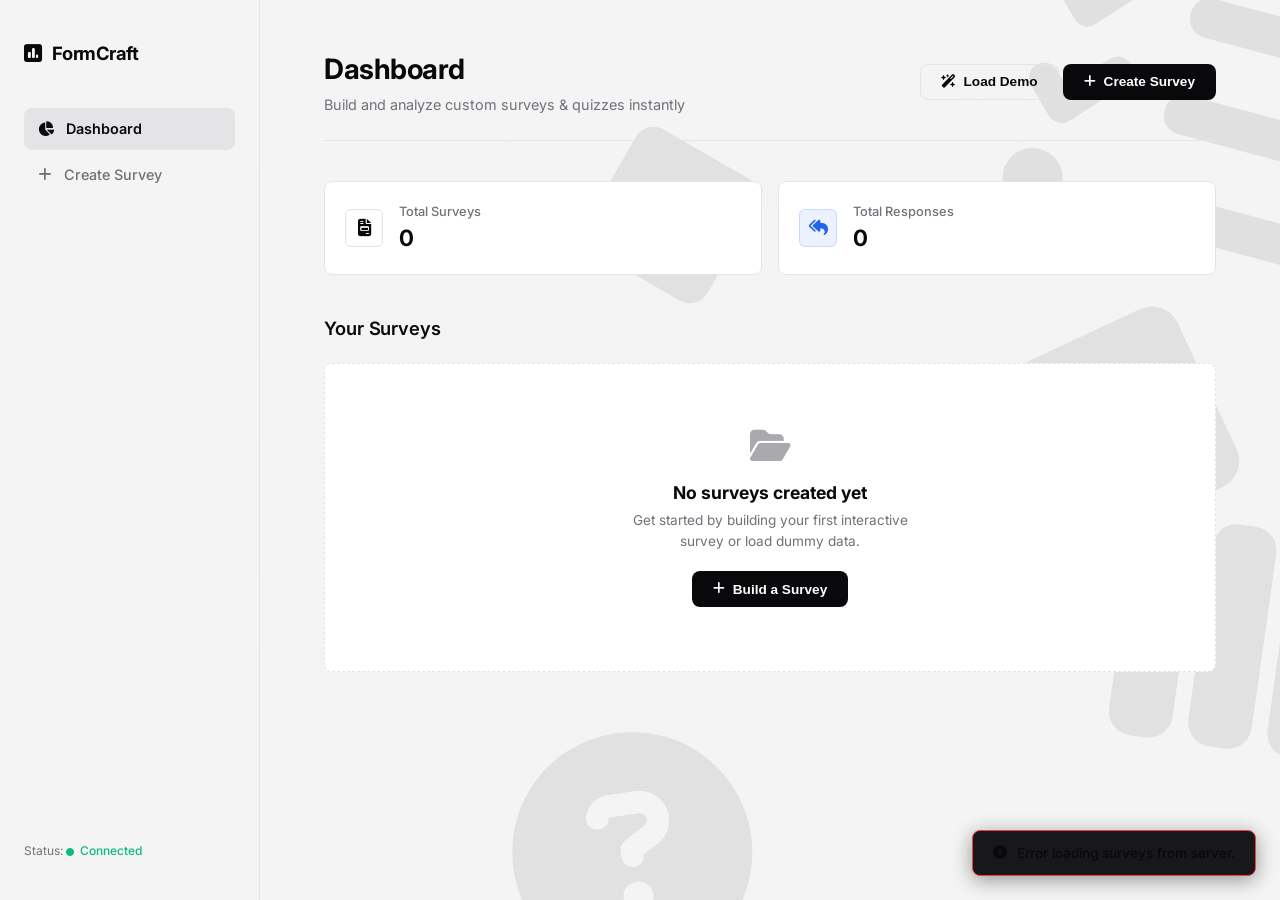
==== src/main/resources/static/index.html @ 526c34bd "Initialize Dynamic Survey & Quiz Builder - FormCraft" ====
<!DOCTYPE html>
<html lang="en">
<head>
    <meta charset="UTF-8">
    <meta name="viewport" content="width=device-width, initial-scale=1.0">
    <title>FormCraft | Dynamic Survey & Quiz Builder</title>
    <!-- Google Fonts for Modern Typography -->
    <link rel="preconnect" href="https://fonts.googleapis.com">
    <link rel="preconnect" href="https://fonts.gstatic.com" crossorigin>
    <link href="https://fonts.googleapis.com/css2?family=Plus+Jakarta+Sans:wght@300;400;500;600;700;800&display=swap" rel="stylesheet">
    <!-- FontAwesome for Premium Icons -->
    <link rel="stylesheet" href="https://cdnjs.cloudflare.com/ajax/libs/font-awesome/6.4.0/css/all.min.css">
    <link rel="stylesheet" href="style.css?v=2">
</head>
<body>
    <div class="glow-bg"></div>
    <div class="bg-decorations">
        <i class="fa-solid fa-list-check decor-item decor-item-1"></i>
        <i class="fa-solid fa-file-lines decor-item decor-item-2"></i>
        <i class="fa-solid fa-square-poll-horizontal decor-item decor-item-3"></i>
        <i class="fa-solid fa-chart-simple decor-item decor-item-4"></i>
        <i class="fa-solid fa-folder-open decor-item decor-item-5"></i>
        <i class="fa-solid fa-pen-to-square decor-item decor-item-6"></i>
        <i class="fa-solid fa-circle-question decor-item decor-item-7"></i>
        <i class="fa-solid fa-square-check decor-item decor-item-8"></i>
    </div>
    <div class="app-container">
        
        <!-- Sidebar Navigation -->
        <aside class="sidebar">
            <div class="logo">
                <i class="fa-solid fa-square-poll-vertical logo-icon"></i>
                <span class="logo-text">FormCraft</span>
            </div>
            <nav class="nav-links">
                <a href="index.html" class="active"><i class="fa-solid fa-chart-pie"></i> Dashboard</a>
                <a href="#" id="sidebar-new-btn"><i class="fa-solid fa-plus"></i> Create Survey</a>
            </nav>
            <div class="sidebar-footer">
                <p>Status: <span class="status-online"><i class="fa-solid fa-circle"></i> Connected</span></p>
            </div>
        </aside>

        <!-- Main Content Area -->
        <main class="main-content">
            
            <!-- Topbar -->
            <header class="topbar">
                <div class="welcome-text">
                    <h1>Dashboard</h1>
                    <p>Build and analyze custom surveys & quizzes instantly</p>
                </div>
                <div class="action-buttons">
                    <button class="btn btn-secondary" id="load-demo-btn"><i class="fa-solid fa-wand-magic-sparkles"></i> Load Demo</button>
                    <button class="btn btn-primary" id="new-survey-btn"><i class="fa-solid fa-plus"></i> Create Survey</button>
                </div>
            </header>

            <!-- Dashboard View -->
            <section id="dashboard-view" class="view-panel">
                <div class="stats-grid">
                    <div class="stat-card">
                        <div class="stat-icon purple"><i class="fa-solid fa-file-invoice"></i></div>
                        <div class="stat-info">
                            <span class="stat-label">Total Surveys</span>
                            <span class="stat-value" id="stat-surveys-count">0</span>
                        </div>
                    </div>
                    <div class="stat-card">
                        <div class="stat-icon blue"><i class="fa-solid fa-reply-all"></i></div>
                        <div class="stat-info">
                            <span class="stat-label">Total Responses</span>
                            <span class="stat-value" id="stat-responses-count">0</span>
                        </div>
                    </div>
                </div>

                <div class="section-header">
                    <h2>Your Surveys</h2>
                </div>
                
                <!-- Surveys Grid -->
                <div class="surveys-grid" id="surveys-list">
                    <!-- Dynamic surveys will be loaded here -->
                    <div class="empty-state" id="empty-state">
                        <i class="fa-solid fa-folder-open empty-icon"></i>
                        <h3>No surveys created yet</h3>
                        <p>Get started by building your first interactive survey or load dummy data.</p>
                        <button class="btn btn-primary" onclick="showView('creator')"><i class="fa-solid fa-plus"></i> Build a Survey</button>
                    </div>
                </div>
            </section>

            <!-- Survey Creator View -->
            <section id="creator-view" class="view-panel hidden">
                <div class="card creator-card">
                    <div class="creator-header">
                        <h2><i class="fa-solid fa-pen-to-square"></i> Create New Survey</h2>
                        <button class="btn btn-text" onclick="showView('dashboard')"><i class="fa-solid fa-arrow-left"></i> Back to Dashboard</button>
                    </div>
                    <form id="survey-form" onsubmit="saveSurvey(event)">
                        <div class="form-group">
                            <label for="survey-title">Survey Title</label>
                            <input type="text" id="survey-title" placeholder="e.g., Developer Preferences Survey" required>
                        </div>
                        <div class="form-group">
                            <label for="survey-desc">Description</label>
                            <textarea id="survey-desc" rows="3" placeholder="Describe the purpose of this survey..."></textarea>
                        </div>

                        <div class="questions-section">
                            <div class="questions-header">
                                <h3>Questions</h3>
                                <div class="add-question-menu">
                                    <button type="button" class="btn btn-secondary" onclick="addQuestion('TEXT')"><i class="fa-solid fa-align-left"></i> Add Text Question</button>
                                    <button type="button" class="btn btn-secondary" onclick="addQuestion('MULTIPLE_CHOICE')"><i class="fa-solid fa-list-ul"></i> Add Multiple Choice</button>
                                </div>
                            </div>

                            <!-- List of dynamically added questions -->
                            <div id="questions-list"></div>
                        </div>

                        <div class="creator-actions">
                            <button type="button" class="btn btn-secondary" onclick="showView('dashboard')">Cancel</button>
                            <button type="submit" class="btn btn-primary"><i class="fa-solid fa-floppy-disk"></i> Publish Survey</button>
                        </div>
                    </form>
                </div>
            </section>

        </main>
    </div>

    <!-- Notification Toast -->
    <div id="toast" class="toast hidden"></div>

    <script src="app.js"></script>
</body>
</html>
---- src/main/resources/static/style.css ----
/* Import Google Font - Inter for Minimalist Design */
@import url('https://fonts.googleapis.com/css2?family=Inter:wght@300;400;500;600;700;800&display=swap');

/* Reset & Base Styles */
* {
    margin: 0;
    padding: 0;
    box-sizing: border-box;
}

:root {
    --bg-dark: #f4f4f5;
    --card-bg: #ffffff;
    --card-bg-subtle: #fafafa;
    --border-color: #e4e4e7;
    --border-hover: #cbd5e1;
    
    --primary: #09090b;
    --primary-text: #ffffff;
    --accent: #2563eb; /* Reserved for subtle indicators/links */
    --accent-glow: rgba(37, 99, 235, 0.05);
    
    --text-main: #09090b;
    --text-muted: #71717a;
    --text-dark: #ffffff;
    
    --danger: #ef4444;
    --danger-bg: rgba(239, 68, 68, 0.08);
    --success: #10b981;
    --success-bg: rgba(16, 185, 129, 0.08);
    
    --transition-speed: 0.15s;
    --radius: 8px;
    
    --radio-dot: #ffffff;
    --watermark-color: rgba(9, 9, 11, 0.08); /* Increased visibility for light theme */
}

body {
    font-family: 'Inter', -apple-system, BlinkMacSystemFont, "Segoe UI", Roboto, sans-serif;
    background-color: var(--bg-dark);
    color: var(--text-main);
    min-height: 100vh;
    overflow-x: hidden;
    position: relative;
    line-height: 1.5;
    -webkit-font-smoothing: antialiased;
}

/* Subtle architectural background texture */
.glow-bg {
    position: fixed;
    top: 0;
    left: 0;
    width: 100%;
    height: 100%;
    background: radial-gradient(circle at 50% 0%, rgba(255, 255, 255, 0.02) 0%, rgba(0, 0, 0, 0) 75%);
    z-index: -1;
    pointer-events: none;
}

/* Layout Containers */
.app-container {
    display: flex;
    min-height: 100vh;
    position: relative;
    z-index: 2;
}

.center-layout {
    display: flex;
    justify-content: center;
    align-items: center;
    padding: 3rem 1.5rem;
}

/* Sidebar Navigation */
.sidebar {
    width: 260px;
    background: var(--bg-dark);
    border-right: 1px solid var(--border-color);
    padding: 2.5rem 1.5rem;
    display: flex;
    flex-direction: column;
    z-index: 10;
}

.logo {
    display: flex;
    align-items: center;
    gap: 0.6rem;
    margin-bottom: 2.5rem;
}

.logo-icon {
    font-size: 1.3rem;
    color: var(--text-main);
}

.logo-text {
    font-size: 1.15rem;
    font-weight: 700;
    letter-spacing: -0.5px;
    color: var(--text-main);
}

.nav-links {
    display: flex;
    flex-direction: column;
    gap: 0.25rem;
}

.nav-links a {
    display: flex;
    align-items: center;
    gap: 0.75rem;
    padding: 0.65rem 0.85rem;
    color: var(--text-muted);
    text-decoration: none;
    font-size: 0.9rem;
    font-weight: 500;
    border-radius: var(--radius);
    transition: all var(--transition-speed) ease;
}

.nav-links a:hover {
    color: var(--text-main);
    background: var(--border-color);
}

.nav-links a.active {
    color: var(--text-main);
    background: var(--border-color);
    font-weight: 600;
}

.sidebar-footer {
    margin-top: auto;
    font-size: 0.75rem;
    color: var(--text-muted);
}

.status-online {
    color: var(--success);
    font-weight: 500;
}

.status-online i {
    font-size: 0.5rem;
    vertical-align: middle;
    margin-right: 0.2rem;
}

/* Main Content Area */
.main-content {
    flex: 1;
    width: calc(100% - 260px);
    padding: 3rem 4rem;
}

.topbar {
    display: flex;
    justify-content: space-between;
    align-items: center;
    margin-bottom: 2.5rem;
    border-bottom: 1px solid var(--border-color);
    padding-bottom: 1.5rem;
}

.welcome-text h1 {
    font-size: 1.75rem;
    font-weight: 700;
    letter-spacing: -0.5px;
    margin-bottom: 0.25rem;
}

.welcome-text p {
    color: var(--text-muted);
    font-size: 0.9rem;
}

/* Stats Cards */
.stats-grid {
    display: grid;
    grid-template-columns: repeat(auto-fit, minmax(200px, 1fr));
    gap: 1rem;
    margin-bottom: 2.5rem;
}

.stat-card {
    background: var(--card-bg);
    border: 1px solid var(--border-color);
    border-radius: var(--radius);
    padding: 1.25rem;
    display: flex;
    align-items: center;
    gap: 1rem;
}

.stat-icon {
    width: 38px;
    height: 38px;
    border-radius: 6px;
    display: flex;
    justify-content: center;
    align-items: center;
    font-size: 1.1rem;
}

.stat-icon.purple {
    background: rgba(255, 255, 255, 0.05);
    color: var(--text-main);
    border: 1px solid var(--border-color);
}

.stat-icon.blue {
    background: rgba(59, 130, 246, 0.1);
    color: var(--accent);
    border: 1px solid rgba(59, 130, 246, 0.2);
}

.stat-label {
    display: block;
    font-size: 0.8rem;
    color: var(--text-muted);
    font-weight: 500;
}

.stat-value {
    font-size: 1.4rem;
    font-weight: 700;
}

/* Section Headers */
.section-header {
    display: flex;
    justify-content: space-between;
    align-items: center;
    margin-bottom: 1.25rem;
}

.section-header h2 {
    font-size: 1.15rem;
    font-weight: 600;
    letter-spacing: -0.1px;
}

/* Card General */
.card {
    background: var(--card-bg);
    border: 1px solid var(--border-color);
    border-radius: var(--radius);
    padding: 1.75rem;
    transition: border-color var(--transition-speed) ease;
}

/* Buttons */
.btn {
    display: inline-flex;
    align-items: center;
    justify-content: center;
    gap: 0.5rem;
    padding: 0.6rem 1.25rem;
    border-radius: var(--radius);
    font-size: 0.85rem;
    font-weight: 600;
    cursor: pointer;
    transition: all var(--transition-speed) ease;
    border: 1px solid transparent;
}

.btn-primary {
    background-color: var(--primary);
    color: var(--primary-text);
}

.btn-primary:hover {
    background-color: #e4e4e7;
}

.btn-secondary {
    background-color: transparent;
    color: var(--text-main);
    border-color: var(--border-color);
}

.btn-secondary:hover {
    background-color: #27272a;
    border-color: var(--border-hover);
}

.btn-danger {
    background-color: var(--danger-bg);
    color: var(--danger);
    border-color: rgba(239, 68, 68, 0.2);
}

.btn-danger:hover {
    background-color: var(--danger);
    color: #ffffff;
}

.btn-text {
    background: none;
    color: var(--text-muted);
    border: none;
    padding: 0.4rem;
}

.btn-text:hover {
    color: var(--text-main);
}

.btn-block {
    display: flex;
    width: 100%;
}

.btn-xs {
    padding: 0.4rem 0.75rem;
    font-size: 0.75rem;
    border-radius: 6px;
}

/* Form Styles */
.form-group {
    margin-bottom: 1.25rem;
}

label {
    display: block;
    font-size: 0.8rem;
    font-weight: 600;
    margin-bottom: 0.4rem;
    color: var(--text-muted);
}

input[type="text"],
input[type="email"],
textarea,
select {
    width: 100%;
    padding: 0.75rem 0.9rem;
    background: var(--card-bg-subtle);
    border: 1px solid var(--border-color);
    border-radius: var(--radius);
    color: var(--text-main);
    font-family: inherit;
    font-size: 0.9rem;
    outline: none;
    transition: all var(--transition-speed) ease;
}

input[type="text"]:focus,
input[type="email"]:focus,
textarea:focus,
select:focus {
    border-color: #52525b;
    background: var(--card-bg);
}

/* Surveys Dashboard List */
.surveys-grid {
    display: grid;
    grid-template-columns: repeat(auto-fill, minmax(300px, 1fr));
    gap: 1rem;
}

.survey-card {
    display: flex;
    flex-direction: column;
    justify-content: space-between;
    height: 100%;
}

.survey-card:hover {
    border-color: var(--border-hover);
}

.survey-card-header {
    display: flex;
    justify-content: space-between;
    align-items: flex-start;
    margin-bottom: 0.75rem;
}

.survey-card-header h3 {
    font-size: 1.05rem;
    font-weight: 600;
    letter-spacing: -0.2px;
}

.survey-date {
    font-size: 0.75rem;
    color: var(--text-muted);
}

.survey-card-body p {
    color: var(--text-muted);
    font-size: 0.85rem;
    display: -webkit-box;
    -webkit-line-clamp: 2;
    -webkit-box-orient: vertical;
    overflow: hidden;
    margin-bottom: 1.25rem;
    height: 3em;
}

.survey-card-actions {
    display: grid;
    grid-template-columns: repeat(2, 1fr);
    gap: 0.5rem;
    margin-bottom: 0.5rem;
}

.survey-card-footer {
    border-top: 1px solid var(--border-color);
    padding-top: 0.5rem;
    margin-top: 0.25rem;
}

/* Creator Form Layout */
.creator-card {
    background: var(--card-bg);
}

.creator-header {
    display: flex;
    justify-content: space-between;
    align-items: center;
    border-bottom: 1px solid var(--border-color);
    padding-bottom: 1rem;
    margin-bottom: 1.5rem;
}

.questions-section {
    margin-top: 2rem;
    margin-bottom: 1.5rem;
}

.questions-header {
    display: flex;
    justify-content: space-between;
    align-items: center;
    margin-bottom: 1.25rem;
    border-bottom: 1px solid var(--border-color);
    padding-bottom: 0.5rem;
}

.add-question-menu {
    display: flex;
    gap: 0.5rem;
}

/* Question Creator Card */
.question-creator-card {
    background: var(--card-bg-subtle);
    border: 1px solid var(--border-color);
    border-radius: var(--radius);
    padding: 1.25rem;
    margin-bottom: 1rem;
    position: relative;
}

.question-creator-header {
    display: flex;
    justify-content: space-between;
    align-items: center;
    margin-bottom: 0.75rem;
}

.question-creator-header .question-num {
    font-weight: 600;
    color: var(--text-main);
    font-size: 0.85rem;
}

.question-creator-header .question-badge {
    background: rgba(255, 255, 255, 0.03);
    padding: 0.2rem 0.5rem;
    border-radius: 4px;
    font-size: 0.7rem;
    color: var(--text-muted);
    font-weight: 500;
    border: 1px solid var(--border-color);
}

.options-builder {
    margin-top: 0.75rem;
    padding-left: 1rem;
    border-left: 1px solid var(--border-color);
}

.option-builder-row {
    display: flex;
    align-items: center;
    gap: 0.5rem;
    margin-bottom: 0.5rem;
}

.option-builder-row input {
    flex-grow: 1;
}

.creator-actions {
    display: flex;
    justify-content: flex-end;
    gap: 0.75rem;
    border-top: 1px solid var(--border-color);
    padding-top: 1.25rem;
}

/* Empty States */
.empty-state {
    grid-column: 1 / -1;
    display: flex;
    flex-direction: column;
    justify-content: center;
    align-items: center;
    text-align: center;
    padding: 4rem 1.5rem;
    background: var(--card-bg);
    border: 1px dashed var(--border-color);
    border-radius: var(--radius);
}

.empty-icon {
    font-size: 2.25rem;
    color: var(--text-muted);
    margin-bottom: 1rem;
    opacity: 0.6;
}

.empty-state h3 {
    font-size: 1.1rem;
    margin-bottom: 0.25rem;
}

.empty-state p {
    color: var(--text-muted);
    margin-bottom: 1.25rem;
    font-size: 0.85rem;
    max-width: 320px;
}

/* Survey Taker View (take.html) */
.form-container {
    width: 100%;
    max-width: 640px;
    position: relative;
    z-index: 2;
}

.take-card {
    padding: 2.5rem;
}

.take-card h1 {
    font-size: 1.6rem;
    font-weight: 700;
    margin-bottom: 0.5rem;
    letter-spacing: -0.4px;
}

.survey-description {
    color: var(--text-muted);
    font-size: 0.9rem;
    margin-bottom: 2rem;
    border-bottom: 1px solid var(--border-color);
    padding-bottom: 1rem;
}

.take-question-wrapper {
    background: var(--card-bg-subtle);
    border: 1px solid var(--border-color);
    border-radius: var(--radius);
    padding: 1.25rem;
    margin-bottom: 1.25rem;
}

.take-question-title {
    font-size: 0.95rem;
    font-weight: 600;
    margin-bottom: 1rem;
}

.take-question-title span {
    color: var(--text-muted);
    margin-right: 0.35rem;
}

/* Radio Choice Styling */
.choice-list {
    display: flex;
    flex-direction: column;
    gap: 0.5rem;
}

.choice-option {
    display: flex;
    align-items: center;
    gap: 0.75rem;
    background: var(--card-bg);
    border: 1px solid var(--border-color);
    padding: 0.75rem 1rem;
    border-radius: 6px;
    cursor: pointer;
    transition: all 0.15s ease;
}

.choice-option:hover {
    border-color: var(--border-hover);
}

.choice-option input[type="radio"] {
    appearance: none;
    width: 16px;
    height: 16px;
    border: 1.5px solid var(--text-muted);
    border-radius: 50%;
    outline: none;
    transition: all 0.15s ease;
    position: relative;
    display: flex;
    justify-content: center;
    align-items: center;
}

.choice-option input[type="radio"]:checked {
    border-color: var(--primary);
    background: var(--primary);
}

.choice-option input[type="radio"]:checked::before {
    content: '';
    width: 6px;
    height: 6px;
    background-color: var(--radio-dot);
    border-radius: 50%;
    position: absolute;
}

.choice-option span {
    font-size: 0.85rem;
    font-weight: 500;
}

.survey-loader {
    display: flex;
    flex-direction: column;
    align-items: center;
    justify-content: center;
    padding: 3rem;
    gap: 0.75rem;
    color: var(--text-muted);
}

.loader-icon {
    font-size: 1.8rem;
    color: var(--text-main);
}

.success-panel {
    display: flex;
    flex-direction: column;
    align-items: center;
    justify-content: center;
    text-align: center;
    padding: 2rem 0;
}

.success-icon {
    font-size: 3rem;
    color: var(--success);
    margin-bottom: 1rem;
}

.success-panel h2 {
    font-size: 1.4rem;
    margin-bottom: 0.5rem;
}

.success-panel p {
    color: var(--text-muted);
    margin-bottom: 1.5rem;
    font-size: 0.85rem;
    max-width: 320px;
}

/* Results Analytics view (results.html) */
.results-container {
    display: flex;
    flex-direction: column;
    gap: 1.25rem;
}

.results-card {
    background: var(--card-bg);
    border: 1px solid var(--border-color);
    border-radius: var(--radius);
    padding: 1.5rem;
}

.results-card-title {
    font-size: 0.95rem;
    font-weight: 600;
    margin-bottom: 1rem;
    border-bottom: 1px solid var(--border-color);
    padding-bottom: 0.5rem;
}

.results-card-title span {
    color: var(--text-muted);
    margin-right: 0.35rem;
}

/* Progress bar distributions */
.bar-chart-container {
    display: flex;
    flex-direction: column;
    gap: 0.75rem;
}

.bar-row {
    display: flex;
    flex-direction: column;
    gap: 0.25rem;
}

.bar-labels {
    display: flex;
    justify-content: space-between;
    font-size: 0.8rem;
    font-weight: 500;
}

.bar-track {
    background: var(--card-bg-subtle);
    height: 8px;
    border-radius: 4px;
    overflow: hidden;
    position: relative;
    border: 1px solid var(--border-color);
}

.bar-fill {
    height: 100%;
    background-color: var(--primary);
    border-radius: 4px;
    width: 0%;
    transition: width 0.8s cubic-bezier(0.16, 1, 0.3, 1);
}

/* Text answers scroll list */
.text-answers-list {
    max-height: 220px;
    overflow-y: auto;
    display: flex;
    flex-direction: column;
    gap: 0.5rem;
    padding-right: 0.25rem;
}

.text-answers-list::-webkit-scrollbar {
    width: 4px;
}

.text-answers-list::-webkit-scrollbar-track {
    background: transparent;
}

.text-answers-list::-webkit-scrollbar-thumb {
    background: var(--border-color);
    border-radius: 10px;
}

.text-answer-item {
    background: var(--card-bg-subtle);
    border: 1px solid var(--border-color);
    padding: 0.7rem 0.9rem;
    border-radius: 6px;
    font-size: 0.85rem;
}

.text-answer-empty {
    color: var(--text-muted);
    font-size: 0.8rem;
    font-style: italic;
    padding: 0.75rem;
    text-align: center;
}

/* Toast System */
.toast {
    position: fixed;
    bottom: 1.5rem;
    right: 1.5rem;
    background: #18181b;
    border: 1px solid var(--border-color);
    color: var(--text-main);
    padding: 0.75rem 1.25rem;
    border-radius: var(--radius);
    display: flex;
    align-items: center;
    gap: 0.6rem;
    box-shadow: 0 4px 20px rgba(0, 0, 0, 0.4);
    z-index: 1000;
    font-size: 0.85rem;
    font-weight: 500;
    transition: opacity 0.2s ease, transform 0.2s ease;
    transform: translateY(0);
}

.toast.hidden {
    opacity: 0;
    transform: translateY(10px);
    pointer-events: none;
}

.toast-success {
    border-color: var(--success);
}

.toast-error {
    border-color: var(--danger);
}

/* Shared Utility classes */
.hidden {
    display: none !important;
}

/* Responsive design */
@media (max-width: 992px) {
    .app-container {
        flex-direction: column;
    }
    
    .sidebar {
        width: 100%;
        border-right: none;
        border-bottom: 1px solid var(--border-color);
        padding: 1.5rem;
    }
    
    .logo {
        margin-bottom: 1rem;
    }
    
    .main-content {
        width: 100%;
        padding: 2rem 1.5rem;
    }
}

@media (max-width: 576px) {
    .topbar {
        flex-direction: column;
        align-items: flex-start;
        gap: 1rem;
    }
    
    .action-buttons {
        width: 100%;
        display: flex;
        gap: 0.5rem;
    }
    
    .action-buttons button {
        flex-grow: 1;
    }
    
    .survey-card-actions {
        grid-template-columns: 1fr;
    }
}

/* Background watermark decorations */
.bg-decorations {
    position: fixed;
    top: 0;
    left: 0;
    width: 100%;
    height: 100%;
    z-index: 1; /* Above body black, below content layout */
    pointer-events: none;
    overflow: hidden;
}

.decor-item {
    position: absolute;
    color: var(--watermark-color); /* Adaptive watermark color */
    pointer-events: none;
    user-select: none;
    line-height: 1;
}

.decor-item-1 {
    top: -5%;
    right: -5%;
    transform: rotate(15deg);
    font-size: 20rem;
}

.decor-item-2 {
    bottom: -8%;
    left: -5%;
    transform: rotate(-12deg);
    font-size: 22rem;
}

.decor-item-3 {
    top: 35%;
    right: 5%;
    transform: rotate(-25deg);
    font-size: 14rem;
}

.decor-item-4 {
    bottom: 15%;
    right: -5%;
    transform: rotate(8deg);
    font-size: 16rem;
}

.decor-item-5 {
    top: -5%;
    left: -5%;
    transform: rotate(-15deg);
    font-size: 18rem;
}

.decor-item-6 {
    top: 40%;
    left: 4%;
    transform: rotate(20deg);
    font-size: 12rem;
}

.decor-item-7 {
    bottom: -8%;
    left: 40%;
    transform: rotate(-8deg);
    font-size: 15rem;
}

.decor-item-8 {
    top: 15%;
    right: 42%;
    transform: rotate(30deg);
    font-size: 10rem;
}
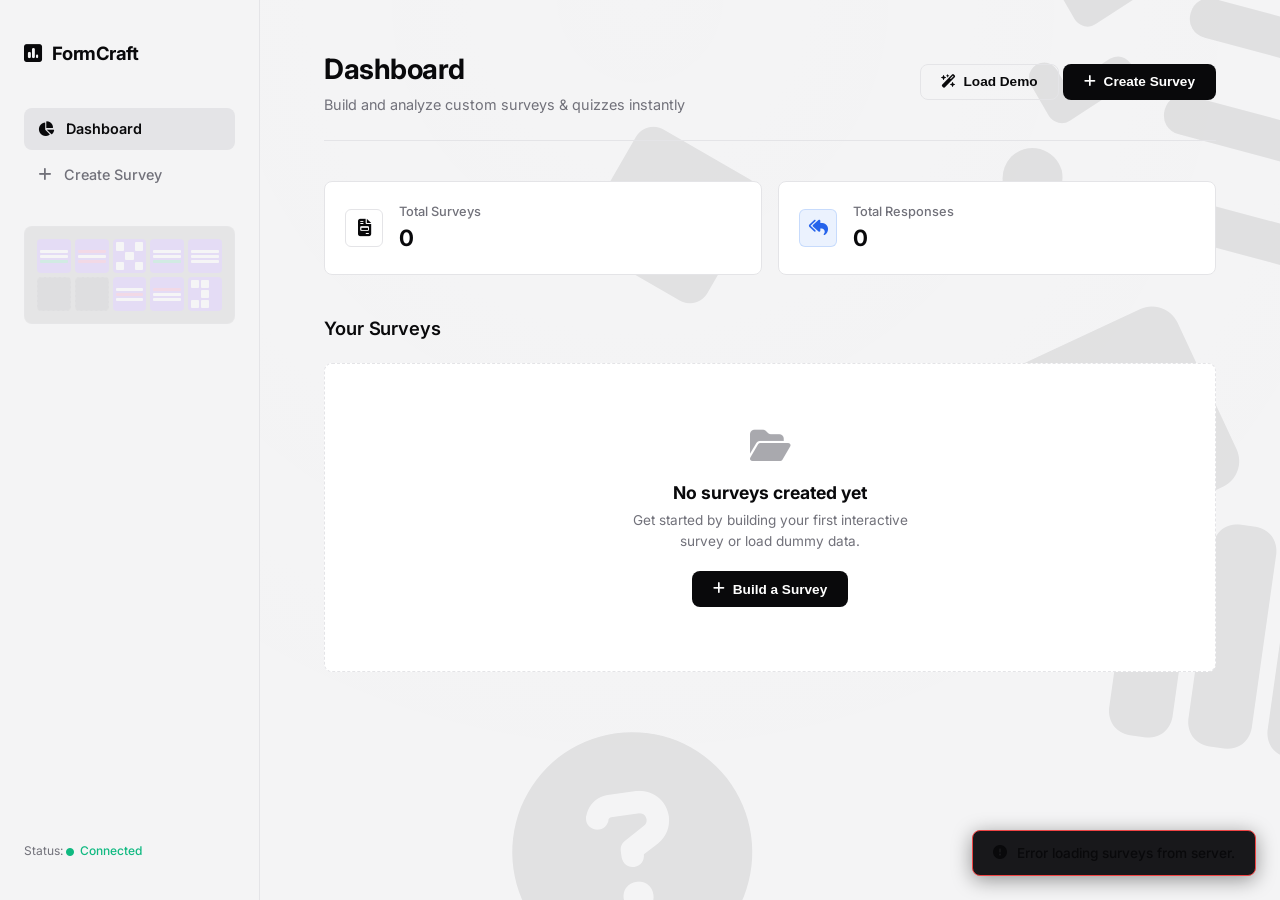
==== commit ea274bbe: "Add animated dancing sequencer grid in sidebar" ====
--- a/src/main/resources/static/index.html
+++ b/src/main/resources/static/index.html
@@ -36,6 +36,70 @@
                 <a href="index.html" class="active"><i class="fa-solid fa-chart-pie"></i> Dashboard</a>
                 <a href="#" id="sidebar-new-btn"><i class="fa-solid fa-plus"></i> Create Survey</a>
             </nav>
+            
+            <!-- Dancing Sequencer Matrix Grid -->
+            <div class="dancing-grid-container">
+                <div class="dancing-grid">
+                    <!-- Row 1 -->
+                    <div class="grid-cell" style="--delay: 1;">
+                        <div class="bar bar-white"></div>
+                        <div class="bar bar-white"></div>
+                        <div class="bar bar-green"></div>
+                    </div>
+                    <div class="grid-cell" style="--delay: 3;">
+                        <div class="bar bar-pink"></div>
+                        <div class="bar bar-white"></div>
+                        <div class="bar bar-pink"></div>
+                    </div>
+                    <div class="grid-cell dot-cell" style="--delay: 2;">
+                        <div class="dot dot-white"></div>
+                        <div class="dot"></div>
+                        <div class="dot dot-white"></div>
+                        <div class="dot"></div>
+                        <div class="dot dot-white"></div>
+                        <div class="dot"></div>
+                        <div class="dot dot-white"></div>
+                        <div class="dot"></div>
+                        <div class="dot dot-white"></div>
+                    </div>
+                    <div class="grid-cell" style="--delay: 5;">
+                        <div class="bar bar-white"></div>
+                        <div class="bar bar-white"></div>
+                        <div class="bar bar-green"></div>
+                    </div>
+                    <div class="grid-cell" style="--delay: 4;">
+                        <div class="bar bar-white"></div>
+                        <div class="bar bar-white"></div>
+                        <div class="bar bar-white"></div>
+                    </div>
+            
+                    <!-- Row 2 -->
+                    <div class="grid-cell empty-cell"></div>
+                    <div class="grid-cell empty-cell"></div>
+                    <div class="grid-cell" style="--delay: 4;">
+                        <div class="bar bar-white"></div>
+                        <div class="bar bar-pink"></div>
+                        <div class="bar bar-white"></div>
+                    </div>
+                    <div class="grid-cell" style="--delay: 1;">
+                        <div class="bar bar-pink"></div>
+                        <div class="bar bar-white"></div>
+                        <div class="bar bar-white"></div>
+                    </div>
+                    <div class="grid-cell dot-cell" style="--delay: 3;">
+                        <div class="dot dot-white"></div>
+                        <div class="dot dot-white"></div>
+                        <div class="dot"></div>
+                        <div class="dot"></div>
+                        <div class="dot dot-white"></div>
+                        <div class="dot"></div>
+                        <div class="dot dot-white"></div>
+                        <div class="dot dot-white"></div>
+                        <div class="dot"></div>
+                    </div>
+                </div>
+            </div>
+            
             <div class="sidebar-footer">
                 <p>Status: <span class="status-online"><i class="fa-solid fa-circle"></i> Connected</span></p>
             </div>
--- a/src/main/resources/static/style.css
+++ b/src/main/resources/static/style.css
@@ -951,3 +951,86 @@
     font-size: 10rem;
 }
 
+/* Sequencer Grid (Dancing Matrix) */
+.dancing-grid-container {
+    margin-top: 30px;
+    margin-bottom: 20px;
+    padding: 12px;
+    border-radius: 8px;
+    background: rgba(9, 9, 11, 0.4);
+    border: 1px solid rgba(228, 228, 231, 0.1);
+    opacity: 0.15;
+    transition: opacity 0.4s ease, transform 0.4s ease, border-color 0.4s ease;
+}
+
+.sidebar:hover .dancing-grid-container,
+.dancing-grid-container:hover {
+    opacity: 1;
+    border-color: rgba(139, 92, 246, 0.4);
+    transform: translateY(-2px);
+}
+
+.dancing-grid {
+    display: grid;
+    grid-template-columns: repeat(5, 1fr);
+    gap: 4px;
+}
+
+.grid-cell {
+    aspect-ratio: 1;
+    background-color: #8b5cf6; /* Purple block */
+    border-radius: 4px;
+    padding: 3px;
+    display: flex;
+    flex-direction: column;
+    justify-content: center;
+    gap: 2px;
+    box-sizing: border-box;
+    transition: transform 0.2s ease, filter 0.2s ease;
+}
+
+.grid-cell.empty-cell {
+    background-color: rgba(9, 9, 11, 0.3);
+    border: 1px dashed rgba(228, 228, 231, 0.15);
+}
+
+/* Internal components */
+.bar {
+    height: 3px;
+    width: 100%;
+    border-radius: 1px;
+}
+.bar-white { background-color: #ffffff; }
+.bar-pink { background-color: #ec4899; }
+.bar-green { background-color: #10b981; }
+
+.dot-cell {
+    display: grid !important;
+    grid-template-columns: repeat(3, 1fr) !important;
+    gap: 1.5px !important;
+    padding: 3px !important;
+}
+.dot {
+    aspect-ratio: 1;
+    border-radius: 1px;
+    background-color: transparent;
+}
+.dot-white { background-color: #ffffff; }
+
+/* Dancing Animation */
+@keyframes sequencer-dance {
+    0%, 100% {
+        transform: scale(1);
+        filter: brightness(1) drop-shadow(0 0 0px rgba(139, 92, 246, 0));
+    }
+    50% {
+        transform: scale(1.08) translateY(-3px);
+        filter: brightness(1.35) drop-shadow(0 2px 6px rgba(139, 92, 246, 0.4));
+    }
+}
+
+.sidebar:hover .dancing-grid-container .grid-cell:not(.empty-cell) {
+    animation: sequencer-dance 1.2s infinite ease-in-out;
+    animation-delay: calc(var(--delay) * 0.15s);
+}
+
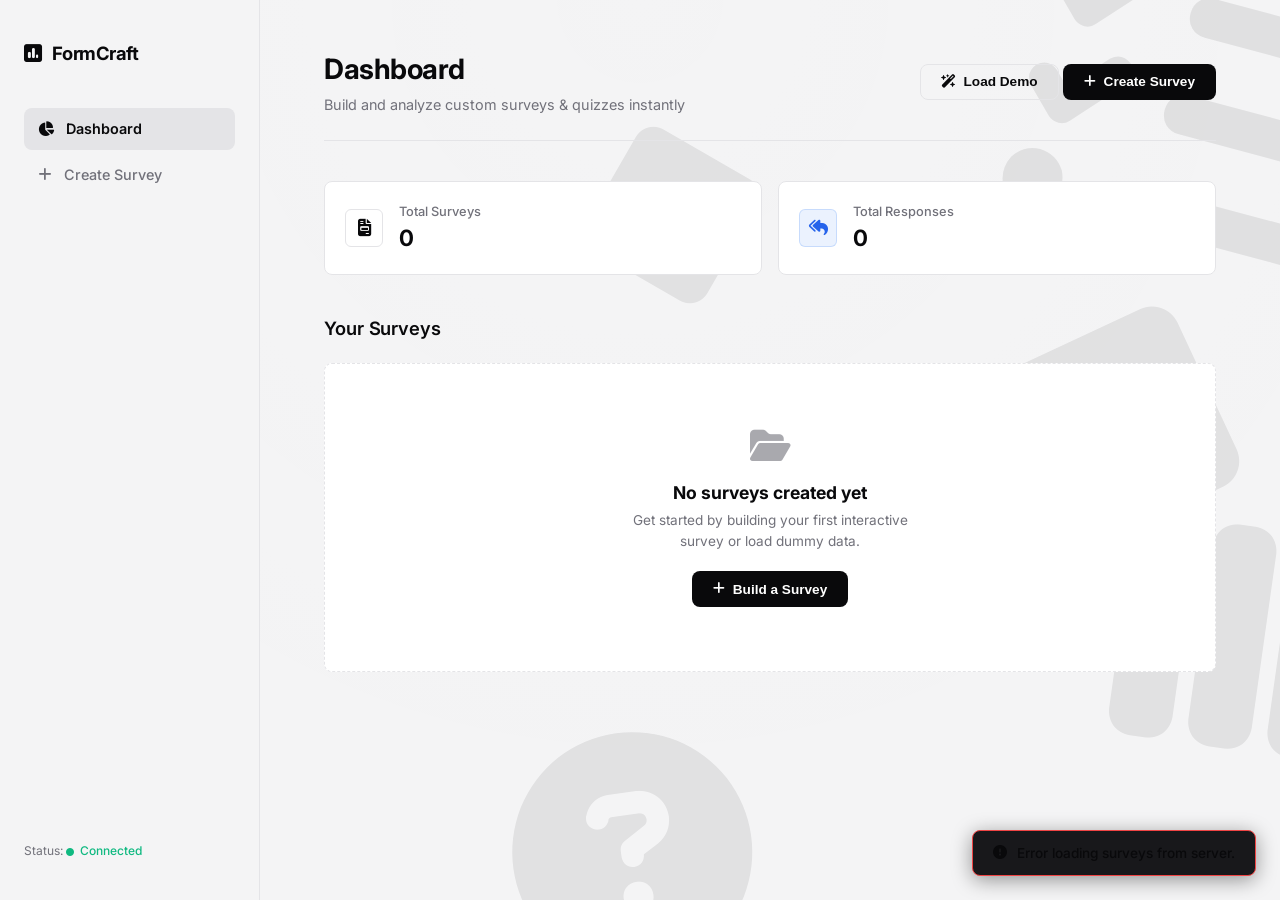
==== commit 34228365: "Revert "Add animated dancing sequencer grid in sidebar" This reverts commit ea274bbe1de0af84417ec2dc" ====
--- a/src/main/resources/static/index.html
+++ b/src/main/resources/static/index.html
@@ -36,70 +36,6 @@
                 <a href="index.html" class="active"><i class="fa-solid fa-chart-pie"></i> Dashboard</a>
                 <a href="#" id="sidebar-new-btn"><i class="fa-solid fa-plus"></i> Create Survey</a>
             </nav>
-            
-            <!-- Dancing Sequencer Matrix Grid -->
-            <div class="dancing-grid-container">
-                <div class="dancing-grid">
-                    <!-- Row 1 -->
-                    <div class="grid-cell" style="--delay: 1;">
-                        <div class="bar bar-white"></div>
-                        <div class="bar bar-white"></div>
-                        <div class="bar bar-green"></div>
-                    </div>
-                    <div class="grid-cell" style="--delay: 3;">
-                        <div class="bar bar-pink"></div>
-                        <div class="bar bar-white"></div>
-                        <div class="bar bar-pink"></div>
-                    </div>
-                    <div class="grid-cell dot-cell" style="--delay: 2;">
-                        <div class="dot dot-white"></div>
-                        <div class="dot"></div>
-                        <div class="dot dot-white"></div>
-                        <div class="dot"></div>
-                        <div class="dot dot-white"></div>
-                        <div class="dot"></div>
-                        <div class="dot dot-white"></div>
-                        <div class="dot"></div>
-                        <div class="dot dot-white"></div>
-                    </div>
-                    <div class="grid-cell" style="--delay: 5;">
-                        <div class="bar bar-white"></div>
-                        <div class="bar bar-white"></div>
-                        <div class="bar bar-green"></div>
-                    </div>
-                    <div class="grid-cell" style="--delay: 4;">
-                        <div class="bar bar-white"></div>
-                        <div class="bar bar-white"></div>
-                        <div class="bar bar-white"></div>
-                    </div>
-            
-                    <!-- Row 2 -->
-                    <div class="grid-cell empty-cell"></div>
-                    <div class="grid-cell empty-cell"></div>
-                    <div class="grid-cell" style="--delay: 4;">
-                        <div class="bar bar-white"></div>
-                        <div class="bar bar-pink"></div>
-                        <div class="bar bar-white"></div>
-                    </div>
-                    <div class="grid-cell" style="--delay: 1;">
-                        <div class="bar bar-pink"></div>
-                        <div class="bar bar-white"></div>
-                        <div class="bar bar-white"></div>
-                    </div>
-                    <div class="grid-cell dot-cell" style="--delay: 3;">
-                        <div class="dot dot-white"></div>
-                        <div class="dot dot-white"></div>
-                        <div class="dot"></div>
-                        <div class="dot"></div>
-                        <div class="dot dot-white"></div>
-                        <div class="dot"></div>
-                        <div class="dot dot-white"></div>
-                        <div class="dot dot-white"></div>
-                        <div class="dot"></div>
-                    </div>
-                </div>
-            </div>
-            
             <div class="sidebar-footer">
                 <p>Status: <span class="status-online"><i class="fa-solid fa-circle"></i> Connected</span></p>
             </div>
--- a/src/main/resources/static/style.css
+++ b/src/main/resources/static/style.css
@@ -951,86 +951,3 @@
     font-size: 10rem;
 }
 
-/* Sequencer Grid (Dancing Matrix) */
-.dancing-grid-container {
-    margin-top: 30px;
-    margin-bottom: 20px;
-    padding: 12px;
-    border-radius: 8px;
-    background: rgba(9, 9, 11, 0.4);
-    border: 1px solid rgba(228, 228, 231, 0.1);
-    opacity: 0.15;
-    transition: opacity 0.4s ease, transform 0.4s ease, border-color 0.4s ease;
-}
-
-.sidebar:hover .dancing-grid-container,
-.dancing-grid-container:hover {
-    opacity: 1;
-    border-color: rgba(139, 92, 246, 0.4);
-    transform: translateY(-2px);
-}
-
-.dancing-grid {
-    display: grid;
-    grid-template-columns: repeat(5, 1fr);
-    gap: 4px;
-}
-
-.grid-cell {
-    aspect-ratio: 1;
-    background-color: #8b5cf6; /* Purple block */
-    border-radius: 4px;
-    padding: 3px;
-    display: flex;
-    flex-direction: column;
-    justify-content: center;
-    gap: 2px;
-    box-sizing: border-box;
-    transition: transform 0.2s ease, filter 0.2s ease;
-}
-
-.grid-cell.empty-cell {
-    background-color: rgba(9, 9, 11, 0.3);
-    border: 1px dashed rgba(228, 228, 231, 0.15);
-}
-
-/* Internal components */
-.bar {
-    height: 3px;
-    width: 100%;
-    border-radius: 1px;
-}
-.bar-white { background-color: #ffffff; }
-.bar-pink { background-color: #ec4899; }
-.bar-green { background-color: #10b981; }
-
-.dot-cell {
-    display: grid !important;
-    grid-template-columns: repeat(3, 1fr) !important;
-    gap: 1.5px !important;
-    padding: 3px !important;
-}
-.dot {
-    aspect-ratio: 1;
-    border-radius: 1px;
-    background-color: transparent;
-}
-.dot-white { background-color: #ffffff; }
-
-/* Dancing Animation */
-@keyframes sequencer-dance {
-    0%, 100% {
-        transform: scale(1);
-        filter: brightness(1) drop-shadow(0 0 0px rgba(139, 92, 246, 0));
-    }
-    50% {
-        transform: scale(1.08) translateY(-3px);
-        filter: brightness(1.35) drop-shadow(0 2px 6px rgba(139, 92, 246, 0.4));
-    }
-}
-
-.sidebar:hover .dancing-grid-container .grid-cell:not(.empty-cell) {
-    animation: sequencer-dance 1.2s infinite ease-in-out;
-    animation-delay: calc(var(--delay) * 0.15s);
-}
-
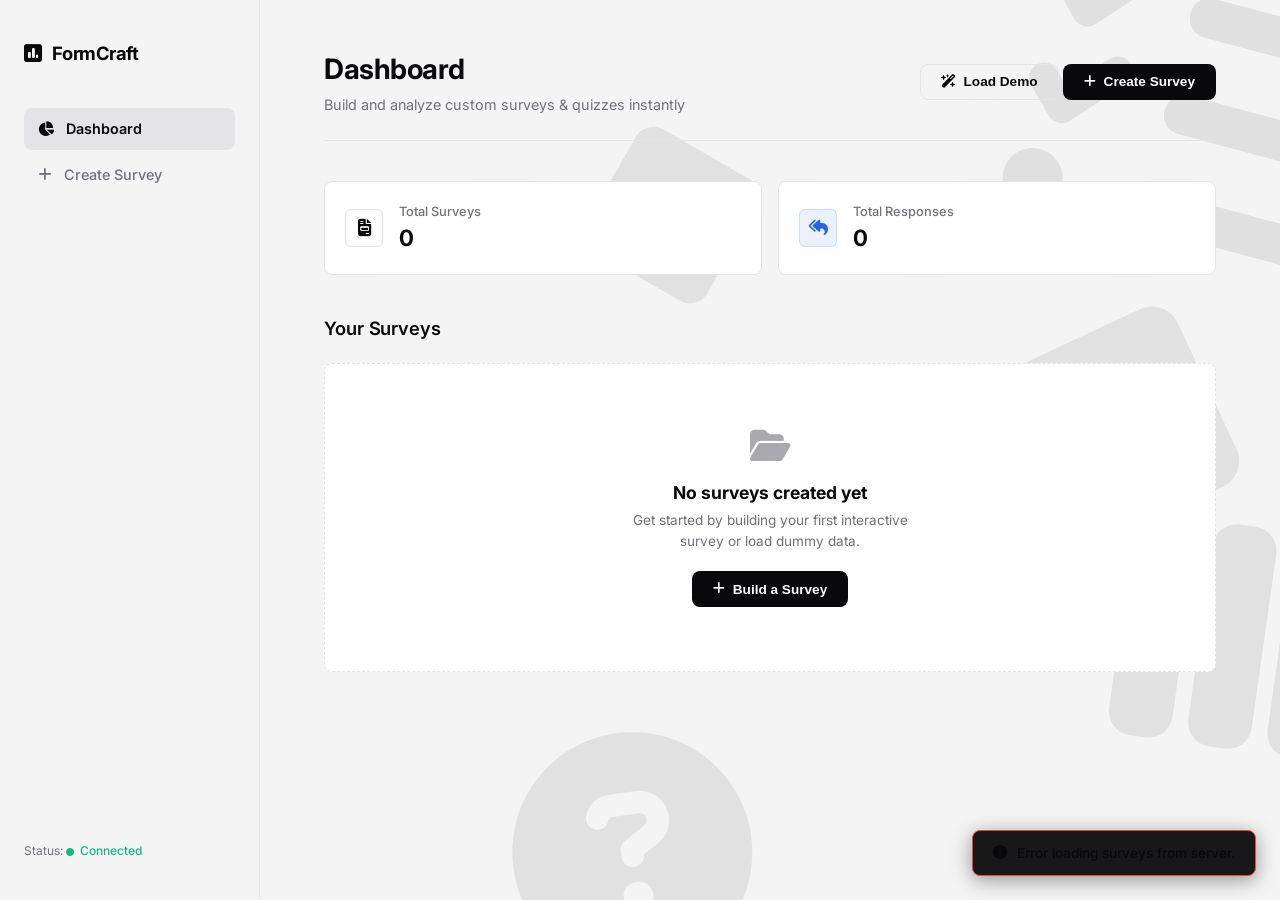
==== commit a9f333c9: "Add survey form templates panel to creator dashboard" ====
--- a/src/main/resources/static/index.html
+++ b/src/main/resources/static/index.html
@@ -93,6 +93,33 @@
 
             <!-- Survey Creator View -->
             <section id="creator-view" class="view-panel hidden">
+                <!-- Templates Selector Card -->
+                <div class="card creator-card" style="margin-bottom: 2rem; padding: 2rem;">
+                    <div class="creator-header" style="margin-bottom: 1.5rem; border-bottom: none; padding-bottom: 0;">
+                        <div>
+                            <h2><i class="fa-solid fa-wand-magic-sparkles"></i> Start with a Template</h2>
+                            <p style="font-size: 0.85rem; color: var(--text-muted); margin-top: 0.25rem;">Select a pre-made form template to populate the builder instantly</p>
+                        </div>
+                    </div>
+                    <div class="templates-grid">
+                        <div class="template-option-card" onclick="loadTemplate('customer_feedback')">
+                            <div class="template-icon green"><i class="fa-solid fa-comments"></i></div>
+                            <h4>Customer Feedback</h4>
+                            <p>Collect client opinions and ratings.</p>
+                        </div>
+                        <div class="template-option-card" onclick="loadTemplate('event_rsvp')">
+                            <div class="template-icon blue"><i class="fa-solid fa-calendar-check"></i></div>
+                            <h4>Event RSVP</h4>
+                            <p>Gather guest count and food choices.</p>
+                        </div>
+                        <div class="template-option-card" onclick="loadTemplate('employee_satisfaction')">
+                            <div class="template-icon purple"><i class="fa-solid fa-users-gear"></i></div>
+                            <h4>Employee Satisfaction</h4>
+                            <p>Anonymously track team sentiment and morale.</p>
+                        </div>
+                    </div>
+                </div>
+
                 <div class="card creator-card">
                     <div class="creator-header">
                         <h2><i class="fa-solid fa-pen-to-square"></i> Create New Survey</h2>
--- a/src/main/resources/static/style.css
+++ b/src/main/resources/static/style.css
@@ -951,3 +951,74 @@
     font-size: 10rem;
 }
 
+/* Template Selection Panel */
+.templates-grid {
+    display: grid;
+    grid-template-columns: repeat(auto-fit, minmax(220px, 1fr));
+    gap: 1.25rem;
+    margin-top: 0.5rem;
+    width: 100%;
+}
+
+.template-option-card {
+    background: var(--card-bg-subtle);
+    border: 1px solid var(--border-color);
+    border-radius: var(--radius);
+    padding: 1.25rem;
+    cursor: pointer;
+    transition: all var(--transition-speed) ease;
+    display: flex;
+    flex-direction: column;
+    gap: 0.5rem;
+    position: relative;
+    overflow: hidden;
+    text-align: left;
+    box-sizing: border-box;
+}
+
+.template-option-card:hover {
+    transform: translateY(-2px);
+    border-color: var(--text-main);
+    background: var(--card-bg);
+    box-shadow: 0 4px 12px rgba(9, 9, 11, 0.04);
+}
+
+.template-icon {
+    width: 36px;
+    height: 36px;
+    border-radius: 6px;
+    display: flex;
+    align-items: center;
+    justify-content: center;
+    font-size: 1rem;
+}
+
+.template-icon.green {
+    background-color: var(--success-bg);
+    color: var(--success);
+}
+
+.template-icon.blue {
+    background-color: rgba(37, 99, 235, 0.08);
+    color: var(--accent);
+}
+
+.template-icon.purple {
+    background-color: rgba(139, 92, 246, 0.08);
+    color: #8b5cf6;
+}
+
+.template-option-card h4 {
+    margin: 0;
+    font-size: 0.95rem;
+    font-weight: 600;
+    color: var(--text-main);
+}
+
+.template-option-card p {
+    margin: 0;
+    font-size: 0.8rem;
+    color: var(--text-muted);
+    line-height: 1.4;
+}
+
